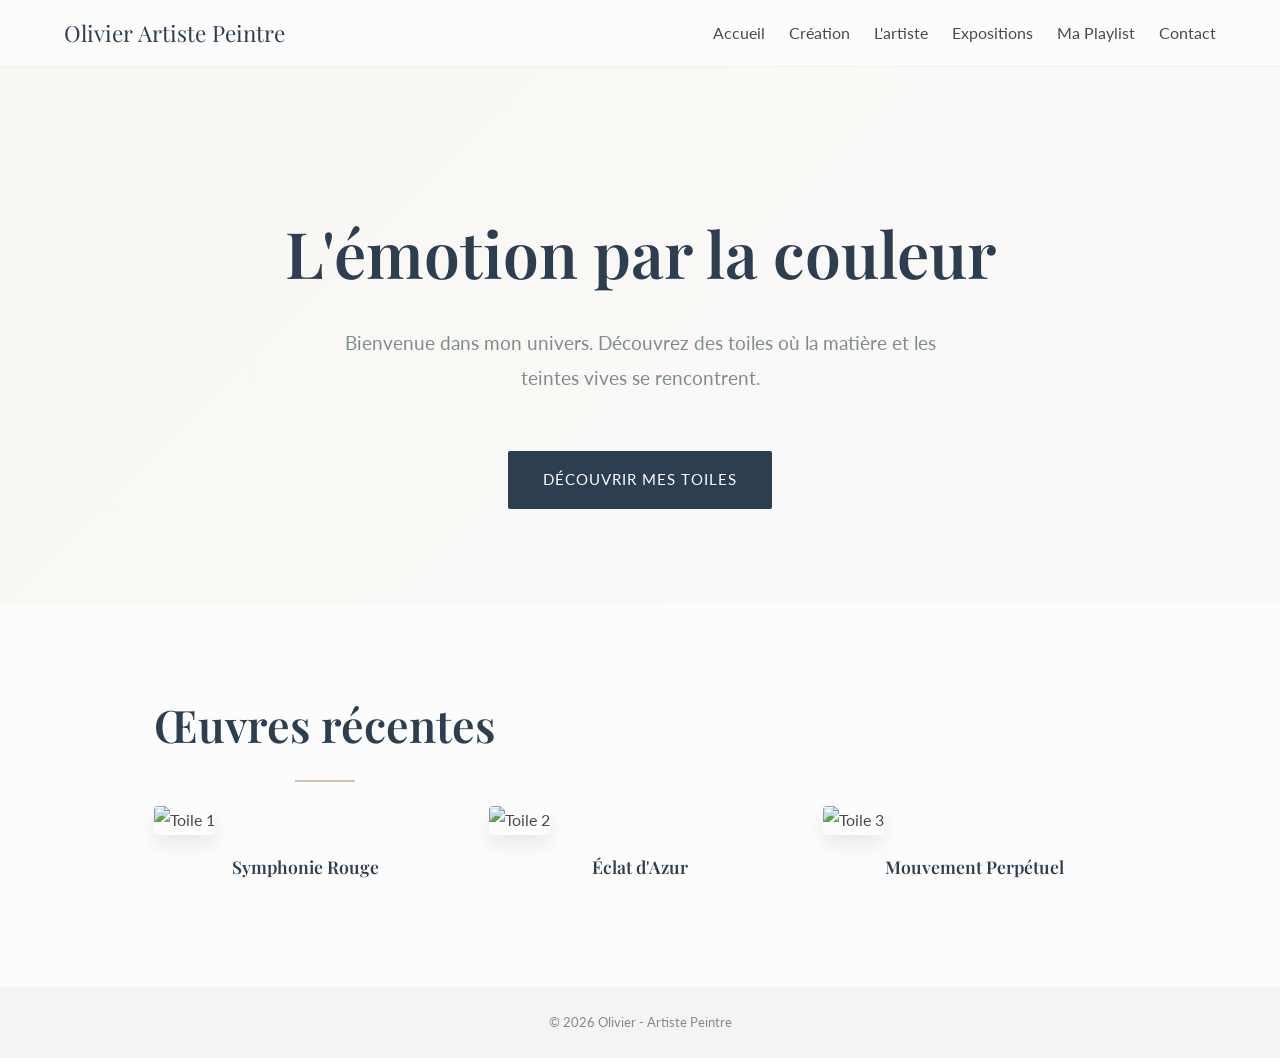
==== index.html @ 8b5a6319 "initial" ====
<!doctype html>
<html lang="fr">
  <head>
    <meta charset="UTF-8" />
    <meta name="viewport" content="width=device-width, initial-scale=1.0" />
    <title>Olivier - Artiste Peintre</title>
    <link rel="stylesheet" href="styles.css" />
  </head>
  <body>
    <!-- NAVIGATION -->
    <header>
      <div class="logo">Olivier <span>Artiste Peintre</span></div>
      <button class="burger-menu">☰</button>
      <nav>
        <ul>
          <li><a href="index.html" class="active">Accueil</a></li>
          <li><a href="creation.html">Création</a></li>
          <li><a href="olivier.html">L'artiste</a></li>
          <li><a href="expositions.html">Expositions</a></li>
          <li><a href="playlist.html">Ma Playlist</a></li>
          <li><a href="contact.html">Contact</a></li>
        </ul>
      </nav>
    </header>

    <main>
      <!-- SECTION HERO -->
      <section class="hero-painter subtle-gradient">
        <div class="container text-center">
          <h1 style="font-size: 4rem; margin-bottom: 1rem">
            L'émotion par la couleur
          </h1>
          <p
            style="
              font-size: 1.2rem;
              max-width: 600px;
              margin: 0 auto 2rem;
              color: var(--text-light);
            "
          >
            Bienvenue dans mon univers. Découvrez des toiles où la matière et
            les teintes vives se rencontrent.
          </p>
          <a href="creation.html" class="btn-primary">Découvrir mes toiles</a>
        </div>
      </section>

      <!-- MISE EN AVANT : 3 TOILES -->
      <section class="container" style="margin-top: 5rem; margin-bottom: 5rem">
        <h2 class="section-title text-center">Œuvres récentes</h2>
        <div class="highlight-grid">
          <div class="highlight-item">
            <img
              src="https://images.unsplash.com/photo-1541961017774-22349e4a1262?auto=format&fit=crop&w=600&q=80"
              alt="Toile 1"
            />
            <h3>Symphonie Rouge</h3>
          </div>
          <div class="highlight-item">
            <img
              src="https://images.unsplash.com/photo-1579783902614-a3fb3927b6a5?auto=format&fit=crop&w=600&q=80"
              alt="Toile 2"
            />
            <h3>Éclat d'Azur</h3>
          </div>
          <div class="highlight-item">
            <img
              src="https://images.unsplash.com/photo-1513364776144-60967b0f800f?auto=format&fit=crop&w=600&q=80"
              alt="Toile 3"
            />
            <h3>Mouvement Perpétuel</h3>
          </div>
        </div>
      </section>
    </main>

    <footer>
      <p>&copy; 2026 Olivier - Artiste Peintre</p>
    </footer>
    <script src="script.js"></script>
  </body>
</html>
---- styles.css ----
@import url("https://fonts.googleapis.com/css2?family=Playfair+Display:ital,wght@0,400;0,600;1,400&family=Lato:wght@300;400;700&display=swap");

:root {
  /* Couleurs de base très sobres pour faire ressortir les toiles */
  --bg-color: #fcfcfc;
  --bg-secondary: #f4f4f4;
  --text-color: #4a4a4a;
  --title-color: #2c3e50; /* Gris anthracite profond, pas de noir pur */
  --text-light: #7f8c8d;

  /* Couleur d'accentuation douce (Sable/Lin) */
  --accent-color: #d4c4b7;
  --accent-hover: #b8a696;

  /* Polices élégantes */
  --font-title: "Playfair Display", serif;
  --font-text: "Lato", sans-serif;
}

* {
  margin: 0;
  padding: 0;
  box-sizing: border-box;
}

html {
  scroll-behavior: smooth;
}

body {
  font-family: var(--font-text);
  color: var(--text-color);
  background-color: var(--bg-color);
  line-height: 1.8;
}

h1,
h2,
h3 {
  font-family: var(--font-title);
  color: var(--title-color);
  font-weight: 600;
  margin-bottom: 1.5rem;
}

a {
  text-decoration: none;
  color: inherit;
}

.container {
  max-width: 1100px;
  margin: 0 auto;
  padding: 0 5%;
}

.text-center {
  text-align: center;
}

/* --- HEADER COMPACT --- */
header {
  background-color: rgba(252, 252, 252, 0.95);
  padding: 0.8rem 5%; /* Réduit de 1.5rem à 0.8rem */
  display: flex;
  justify-content: space-between;
  align-items: center;
  position: sticky;
  top: 0;
  z-index: 1000;
  border-bottom: 1px solid rgba(0, 0, 0, 0.05);
  backdrop-filter: blur(10px);
}

.logo {
  font-family: var(--font-title);
  font-size: 1.4rem; /* Légèrement réduit */
  color: var(--title-color);
}

nav ul {
  list-style: none;
  display: flex;
  gap: 1.5rem; /* Un peu moins d'espace pour gagner en largeur */
}

/* --- HEADER & NAVIGATION --- */
.burger-menu {
  display: none; /* CACHÉ PAR DÉFAUT SUR GRAND ÉCRAN */
  font-size: 2rem;
  cursor: pointer;
  background: none;
  border: none;
  color: var(--text-color);
}

/* --- SECTIONS D'EN-TÊTE --- */
.page-header {
  padding: 5rem 0 3rem;
  text-align: center;
}

.section-title {
  font-size: 2.8rem;
  position: relative;
  display: inline-block;
}

.section-title::after {
  content: "";
  display: block;
  width: 60px;
  height: 2px;
  background-color: var(--accent-color);
  margin: 15px auto 0;
}

/* --- DÉGRADÉS DISCRETS --- */
.subtle-gradient {
  background: linear-gradient(
    135deg,
    rgba(248, 246, 240, 0.8) 0%,
    rgba(250, 250, 250, 1) 100%
  );
}

/* --- CARROUSEL HORIZONTAL --- */
.top-carousel-section {
  padding-bottom: 4rem;
}

.portfolio-grid {
  display: flex;
  overflow-x: auto;
  scroll-snap-type: x mandatory;
  gap: 20px;
  padding: 20px 5%;
  scrollbar-width: none; /* Cache la barre de défilement */
}

.portfolio-grid::-webkit-scrollbar {
  display: none;
}

.portfolio-item {
  flex: 0 0 min(80vw, 400px);
  scroll-snap-align: center;
  position: relative;
  cursor: pointer;
}

.gallery-thumb {
  width: 100%;
  height: 450px;
  object-fit: cover;
  border-radius: 4px;
  box-shadow: 0 10px 30px rgba(0, 0, 0, 0.08);
  transition: transform 0.4s ease;
}

.portfolio-item:hover .gallery-thumb {
  transform: scale(1.02);
}

.gallery-info-box p {
  text-align: center;
  font-size: 0.85rem;
  color: var(--text-light);
  font-style: italic;
  margin-top: 1rem;
}

/* --- MISE EN PAGE EN QUINCONCE --- */
.quinconce-row {
  display: flex;
  align-items: center;
  gap: 4rem;
  margin-bottom: 6rem;
}

.quinconce-row.reverse {
  flex-direction: row-reverse;
}

.quinconce-img {
  flex: 1;
}

.quinconce-img img {
  width: 100%;
  height: auto;
  border-radius: 4px;
  box-shadow: 0 15px 40px rgba(0, 0, 0, 0.06);
}

.quinconce-text {
  flex: 1;
  padding: 2rem;
}

.quinconce-text h3 {
  font-size: 1.8rem;
  color: var(--title-color);
}

/* --- BOUTONS --- */
.btn-outline {
  background: transparent;
  border: 1px solid var(--accent-color);
  color: var(--title-color);
  padding: 12px 30px;
  font-family: var(--font-text);
  font-size: 0.9rem;
  text-transform: uppercase;
  letter-spacing: 1px;
  cursor: pointer;
  transition: all 0.3s ease;
}

.btn-outline:hover {
  background: var(--accent-color);
  color: white;
}

.btn-primary {
  display: inline-block;
  background-color: var(--title-color);
  color: white;
  padding: 15px 35px;
  font-size: 0.95rem;
  text-transform: uppercase;
  letter-spacing: 1px;
  border-radius: 2px;
  transition: background 0.3s ease;
  margin-top: 1.5rem;
}

.btn-primary:hover {
  background-color: var(--accent-hover);
}

/* --- INVITE À L'ACHAT (CTA) --- */
.cta-achat {
  padding: 6rem 5%;
  margin-top: 4rem;
  border-top: 1px solid rgba(0, 0, 0, 0.03);
}

.cta-achat p {
  font-size: 1.1rem;
  max-width: 600px;
  margin: 0 auto 1.5rem;
}

/* --- MODAL LIGHTBOX (Galerie) --- */
/* --- MODAL LIGHTBOX (Galerie sur fond noir) --- */
.modal {
  display: none;
  position: fixed;
  z-index: 2500;
  left: 0;
  top: 0;
  width: 100%;
  height: 100%;
  /* Remplacement du blanc par un noir profond presque opaque */
  background-color: rgba(10, 10, 10, 0.98);
  justify-content: space-between;
  align-items: center;
  padding: 0 2rem;
}

.modal.show {
  display: flex;
}

.modal-image-wrapper {
  max-width: 80%;
  max-height: 85vh;
  display: flex;
  flex-direction: column;
  align-items: center;
}

.modal-content {
  max-width: 100%;
  max-height: 75vh;
  box-shadow: 0 15px 50px rgba(0, 0, 0, 0.8);
}

#modal-caption {
  /* Texte en blanc */
  color: #ffffff;
  margin-top: 1.5rem;
  font-family: var(--font-title);
  font-size: 1.2rem;
  font-style: italic;
}

.modal-nav-btn {
  background: transparent;
  border: none;
  /* Flèches en blanc */
  color: #ffffff;
  font-size: 3rem;
  cursor: pointer;
  transition:
    transform 0.2s,
    color 0.3s;
}

.modal-nav-btn:hover {
  transform: scale(1.1);
  color: var(--accent-hover);
}

.close-modal {
  position: absolute;
  top: 20px;
  right: 40px;
  /* Croix de fermeture en blanc */
  color: #ffffff;
  font-size: 4rem;
  font-weight: 300;
  cursor: pointer;
  z-index: 2600;
  transition: color 0.3s;
}

.close-modal:hover {
  color: var(--accent-hover);
}

/* --- FOOTER COMPACT --- */
footer {
  background-color: var(--bg-secondary);
  color: var(--text-light);
  text-align: center;
  padding: 1.5rem; /* Réduit de 3rem à 1.5rem */
  font-size: 0.8rem;
}

/* --- RESPONSIVE --- */
@media (max-width: 850px) {
  .burger-menu {
    display: block;
  }
  nav ul {
    display: none;
    flex-direction: column;
    position: absolute;
    top: 100%;
    left: 0;
    width: 100%;
    background-color: white;
    padding: 2rem;
    box-shadow: 0 10px 15px rgba(0, 0, 0, 0.05);
  }
  nav ul.show {
    display: flex;
  }
  .quinconce-row,
  .quinconce-row.reverse {
    flex-direction: column;
    gap: 2rem;
    margin-bottom: 4rem;
  }
  .quinconce-text {
    padding: 0;
    text-align: center;
  }
  .modal-nav-btn {
    font-size: 2rem;
  }
}
@media (max-width: 850px) {
  /* Assure que le logo et le menu burger tiennent sur une seule ligne */
  header {
    padding: 0.5rem 5%;
  }

  /* Force les images en quinconce à s'empiler proprement */
  .quinconce-row,
  .quinconce-row.reverse {
    flex-direction: column;
    gap: 1rem;
    margin-bottom: 2rem;
  }

  /* Gère la taille des images sur mobile pour ne pas déborder */
  .quinconce-img img {
    max-height: 300px;
    object-fit: cover;
  }

  /* Empêche les titres géants de sortir de l'écran sur mobile */
  h1 {
    font-size: 2.2rem !important;
  }
  .section-title {
    font-size: 1.8rem;
  }

  /* Ajuste la grille de l'accueil pour les mobiles */
  .highlight-grid {
    grid-template-columns: 1fr;
    gap: 1rem;
  }
}

/* --- RESPONSIVE MOBILE --- */
@media (max-width: 768px) {
  .burger-menu {
    display: block; /* AFFICHE LE BURGER UNIQUEMENT SUR PETIT ÉCRAN */
  }

  nav ul {
    /* ... votre code existant pour masquer le menu nav sur mobile ... */
    display: none;
    /* ... */
  }

  nav ul.show {
    display: flex;
  }
}

/* Protection supplémentaire pour éviter les débordements horizontaux */
body {
  overflow-x: hidden;
  width: 100%;
}

/* --- NOUVEAUTÉS POUR L'ACCUEIL --- */
.hero-painter {
  padding: 8rem 0 6rem;
}
.highlight-grid {
  display: grid;
  grid-template-columns: repeat(3, 1fr);
  gap: 2rem;
}
.highlight-item img {
  width: 100%;
  height: 350px;
  object-fit: cover;
  border-radius: 4px;
  box-shadow: 0 10px 20px rgba(0, 0, 0, 0.08);
  transition: transform 0.3s;
}
.highlight-item:hover img {
  transform: scale(1.03);
}
.highlight-item h3 {
  text-align: center;
  margin-top: 1rem;
  font-size: 1.1rem;
}

/* --- SECTION FOND NOIR POUR LE CARROUSEL --- */
.dark-section {
  background-color: #111111; /* Noir très profond */
  color: #ffffff;
}

.dark-section .gallery-thumb {
  box-shadow: 0 10px 30px rgba(255, 255, 255, 0.05);
}

.btn-outline-light {
  background: transparent;
  border: 1px solid #ffffff;
  color: #ffffff;
  padding: 12px 30px;
  font-family: var(--font-text);
  font-size: 0.9rem;
  text-transform: uppercase;
  letter-spacing: 1px;
  cursor: pointer;
  transition: all 0.3s ease;
}

.btn-outline-light:hover {
  background: #ffffff;
  color: #111111;
}

/* On force le titre de section à être centré dans ce contexte */
.text-center {
  text-align: center;
}
/* --- PAGE EXPOSITIONS --- */
.expo-list {
  display: flex;
  flex-direction: column;
  gap: 1.5rem;
}

.expo-item {
  display: flex;
  flex-wrap: wrap;
  align-items: flex-start;
  background: white;
  padding: 1.5rem 2rem;
  border-radius: 4px;
  box-shadow: 0 4px 15px rgba(0, 0, 0, 0.03);
  border-left: 3px solid var(--title-color);
  transition: transform 0.3s;
}

.expo-item:hover {
  transform: translateX(5px);
}

.expo-date {
  flex: 0 0 200px;
  font-weight: 700;
  color: var(--accent-hover);
  font-family: var(--font-title);
  font-size: 1.1rem;
}

.expo-details {
  flex: 1;
}

.expo-details h3 {
  margin-bottom: 0.3rem;
  font-size: 1.2rem;
}

.expo-details p {
  color: var(--text-light);
  font-size: 0.95rem;
  margin: 0;
}

.past-expos .expo-item {
  border-left-color: var(--accent-color);
  opacity: 0.85;
}

/* --- PAGE PLAYLIST --- */
.playlist-grid {
  display: grid;
  grid-template-columns: repeat(auto-fit, minmax(300px, 1fr));
  gap: 2rem;
}

.playlist-item {
  background: white;
  padding: 3rem 2rem;
  text-align: center;
  border-radius: 4px;
  box-shadow: 0 10px 30px rgba(0, 0, 0, 0.04);
  border-top: 3px solid var(--accent-color);
  transition: transform 0.3s;
}

.playlist-item:hover {
  transform: translateY(-5px);
}

.playlist-icon {
  font-size: 3rem;
  margin-bottom: 1rem;
}

.playlist-item h3 {
  font-size: 1.3rem;
}

.playlist-item p {
  color: var(--text-light);
  margin-bottom: 1.5rem;
  font-size: 0.95rem;
}

.playlist-tag {
  display: inline-block;
  background: var(--bg-secondary);
  color: var(--title-color);
  padding: 5px 15px;
  border-radius: 20px;
  font-size: 0.8rem;
  font-weight: 600;
  text-transform: uppercase;
  letter-spacing: 1px;
}

/* Responsive Expositions */
@media (max-width: 600px) {
  .expo-item {
    flex-direction: column;
    gap: 0.5rem;
  }
  .expo-date {
    flex: auto;
    margin-bottom: 0.5rem;
  }
}
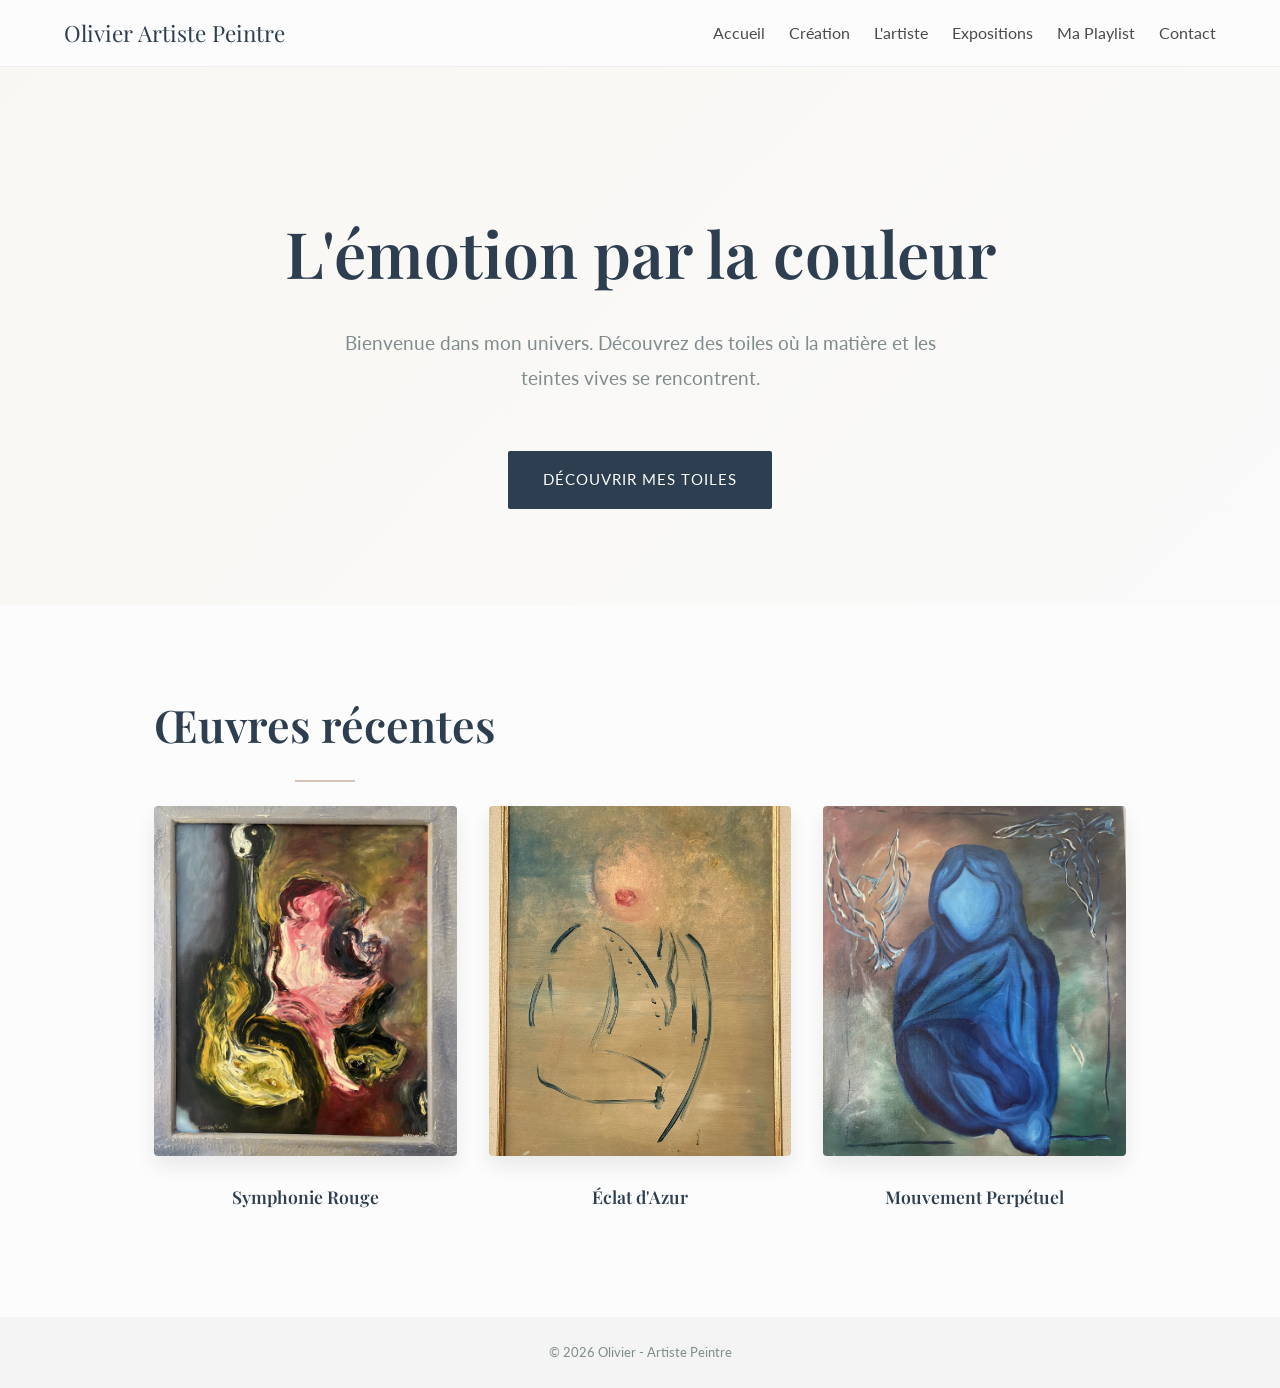
==== commit 73ac415c: "photos" ====
--- a/index.html
+++ b/index.html
@@ -50,24 +50,15 @@
         <h2 class="section-title text-center">Œuvres récentes</h2>
         <div class="highlight-grid">
           <div class="highlight-item">
-            <img
-              src="https://images.unsplash.com/photo-1541961017774-22349e4a1262?auto=format&fit=crop&w=600&q=80"
-              alt="Toile 1"
-            />
+            <img src="assets/webp/IMG_0763_resultat.webp" alt="Toile 1" />
             <h3>Symphonie Rouge</h3>
           </div>
           <div class="highlight-item">
-            <img
-              src="https://images.unsplash.com/photo-1579783902614-a3fb3927b6a5?auto=format&fit=crop&w=600&q=80"
-              alt="Toile 2"
-            />
+            <img src="assets/webp/IMG_0750_resultat.webp" alt="Toile 2" />
             <h3>Éclat d'Azur</h3>
           </div>
           <div class="highlight-item">
-            <img
-              src="https://images.unsplash.com/photo-1513364776144-60967b0f800f?auto=format&fit=crop&w=600&q=80"
-              alt="Toile 3"
-            />
+            <img src="assets/webp/IMG_0755_resultat.webp" alt="Toile 3" />
             <h3>Mouvement Perpétuel</h3>
           </div>
         </div>
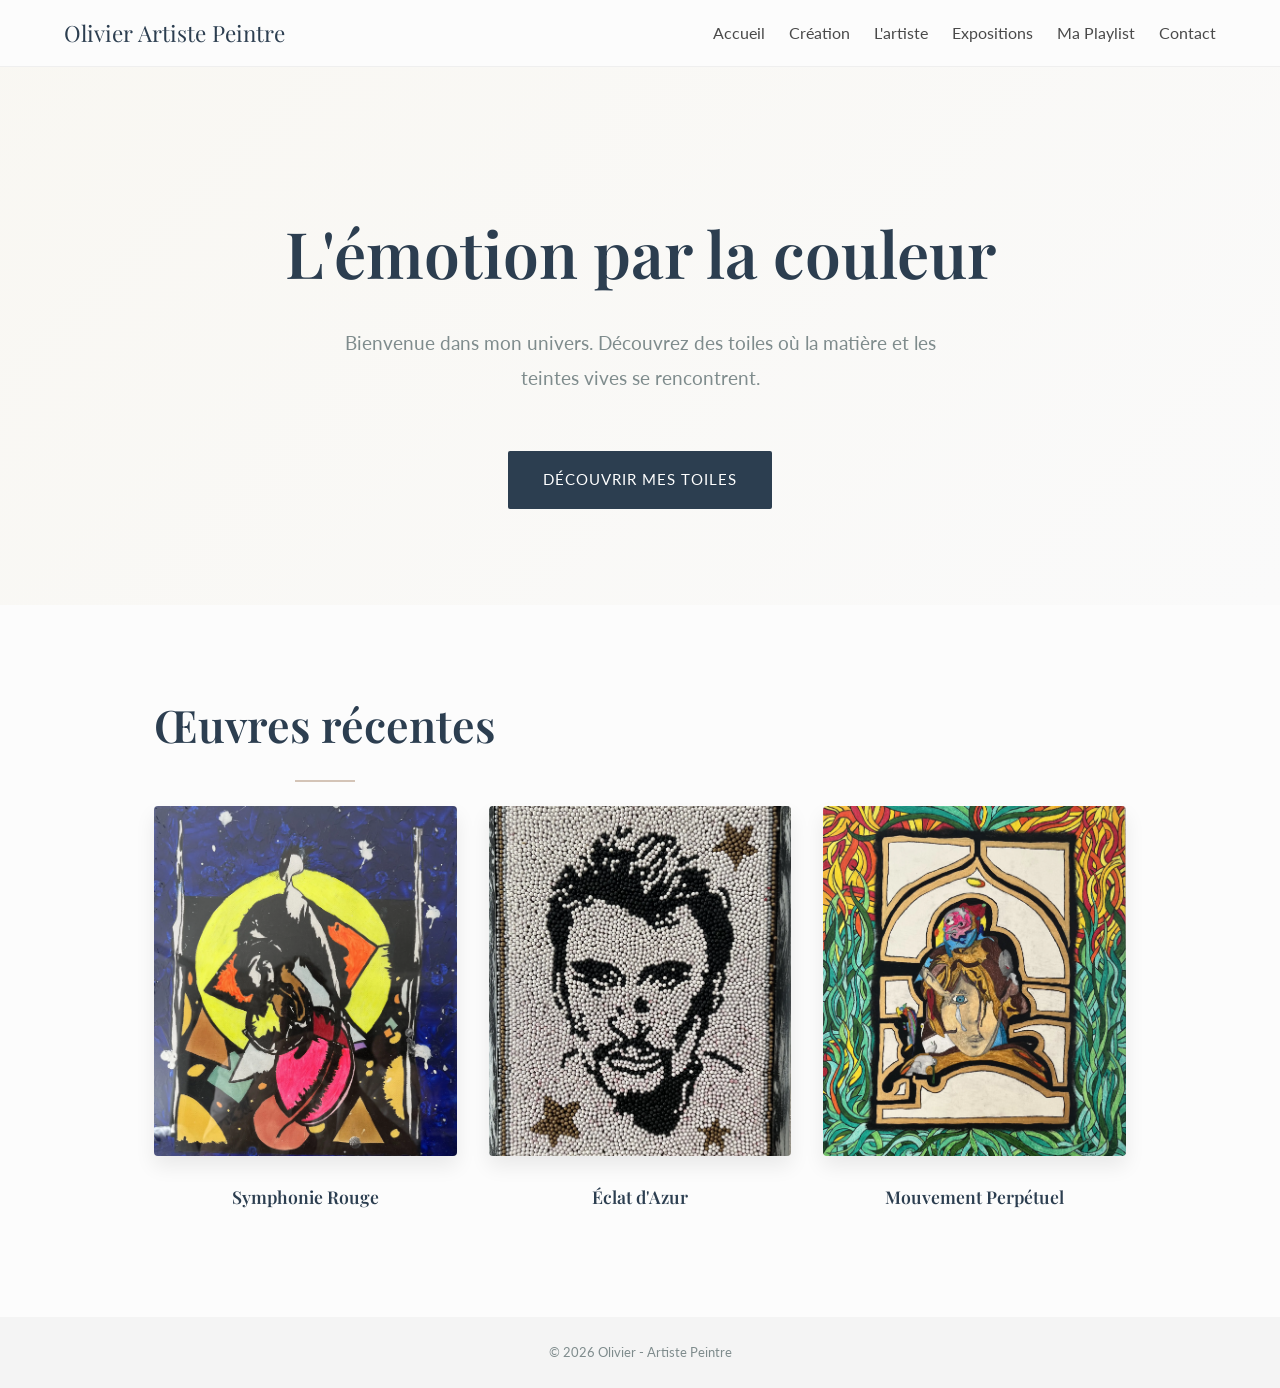
==== commit e3877921: "galerie" ====
--- a/index.html
+++ b/index.html
@@ -50,15 +50,15 @@
         <h2 class="section-title text-center">Œuvres récentes</h2>
         <div class="highlight-grid">
           <div class="highlight-item">
-            <img src="assets/webp/IMG_0763_resultat.webp" alt="Toile 1" />
+            <img src="assets/webp/IMG_0722_resultat.webp" alt="Toile 1" />
             <h3>Symphonie Rouge</h3>
           </div>
           <div class="highlight-item">
-            <img src="assets/webp/IMG_0750_resultat.webp" alt="Toile 2" />
+            <img src="assets/webp/IMG_0771_resultat.webp" alt="Toile 2" />
             <h3>Éclat d'Azur</h3>
           </div>
           <div class="highlight-item">
-            <img src="assets/webp/IMG_0755_resultat.webp" alt="Toile 3" />
+            <img src="assets/webp/IMG_0728_resultat.webp" alt="Toile 3" />
             <h3>Mouvement Perpétuel</h3>
           </div>
         </div>
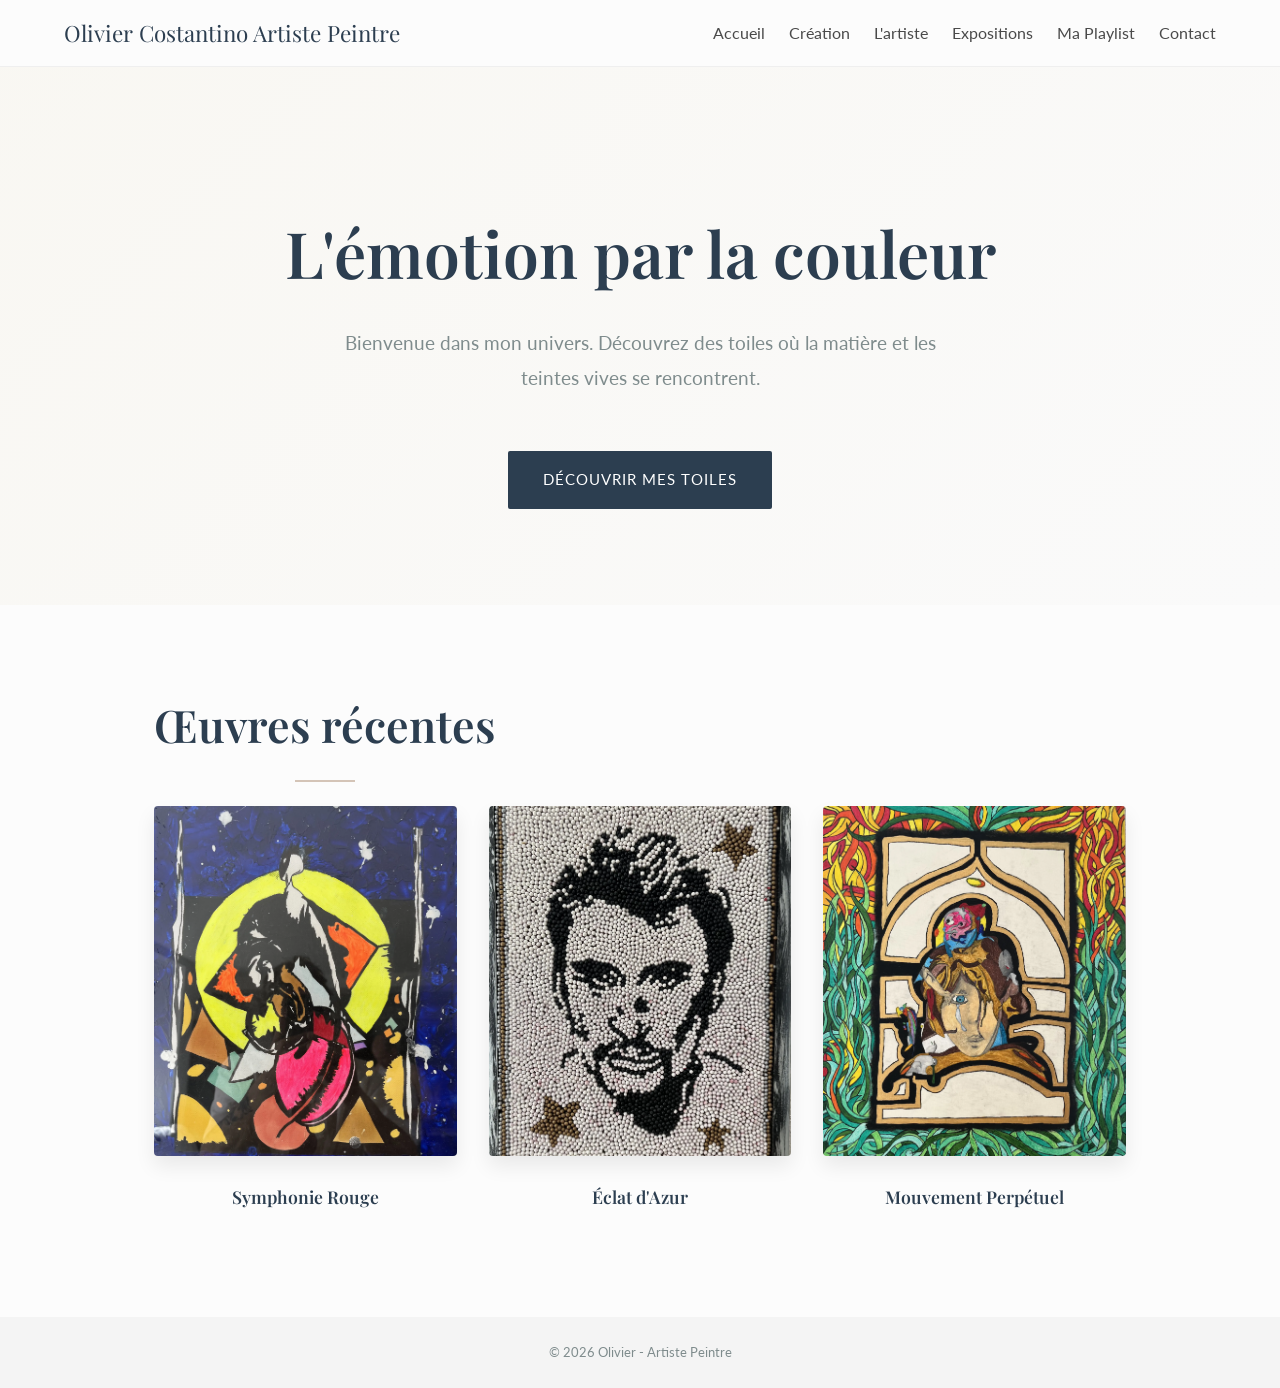
==== commit 6dff3bc8: "playlist" ====
--- a/index.html
+++ b/index.html
@@ -3,13 +3,13 @@
   <head>
     <meta charset="UTF-8" />
     <meta name="viewport" content="width=device-width, initial-scale=1.0" />
-    <title>Olivier - Artiste Peintre</title>
+    <title>Olivier Costantino</title>
     <link rel="stylesheet" href="styles.css" />
   </head>
   <body>
     <!-- NAVIGATION -->
     <header>
-      <div class="logo">Olivier <span>Artiste Peintre</span></div>
+      <div class="logo">Olivier Costantino <span>Artiste Peintre</span></div>
       <button class="burger-menu">☰</button>
       <nav>
         <ul>
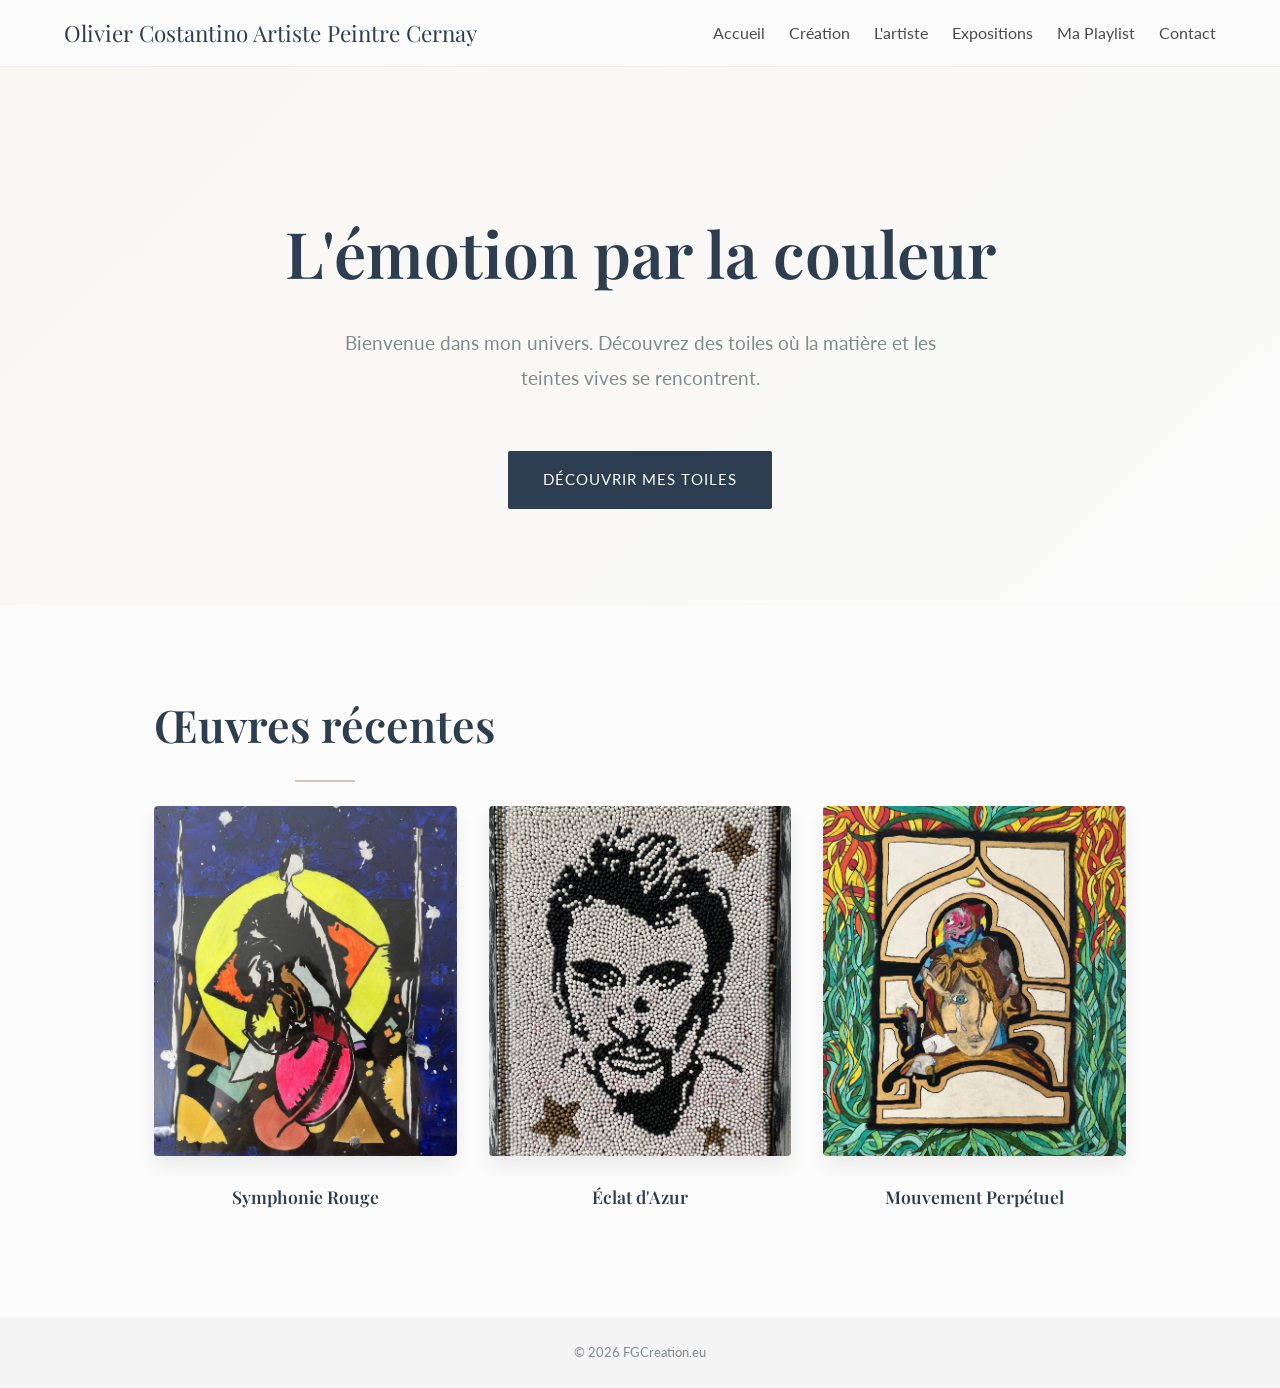
==== commit 41043e0b: "finalisation" ====
--- a/index.html
+++ b/index.html
@@ -9,7 +9,7 @@
   <body>
     <!-- NAVIGATION -->
     <header>
-      <div class="logo">Olivier Costantino <span>Artiste Peintre</span></div>
+      <div class="logo">Olivier Costantino <span>Artiste Peintre</span> Cernay</div>
       <button class="burger-menu">☰</button>
       <nav>
         <ul>
@@ -66,7 +66,7 @@
     </main>
 
     <footer>
-      <p>&copy; 2026 Olivier - Artiste Peintre</p>
+      <p>&copy; 2026 FGCreation.eu</p>
     </footer>
     <script src="script.js"></script>
   </body>
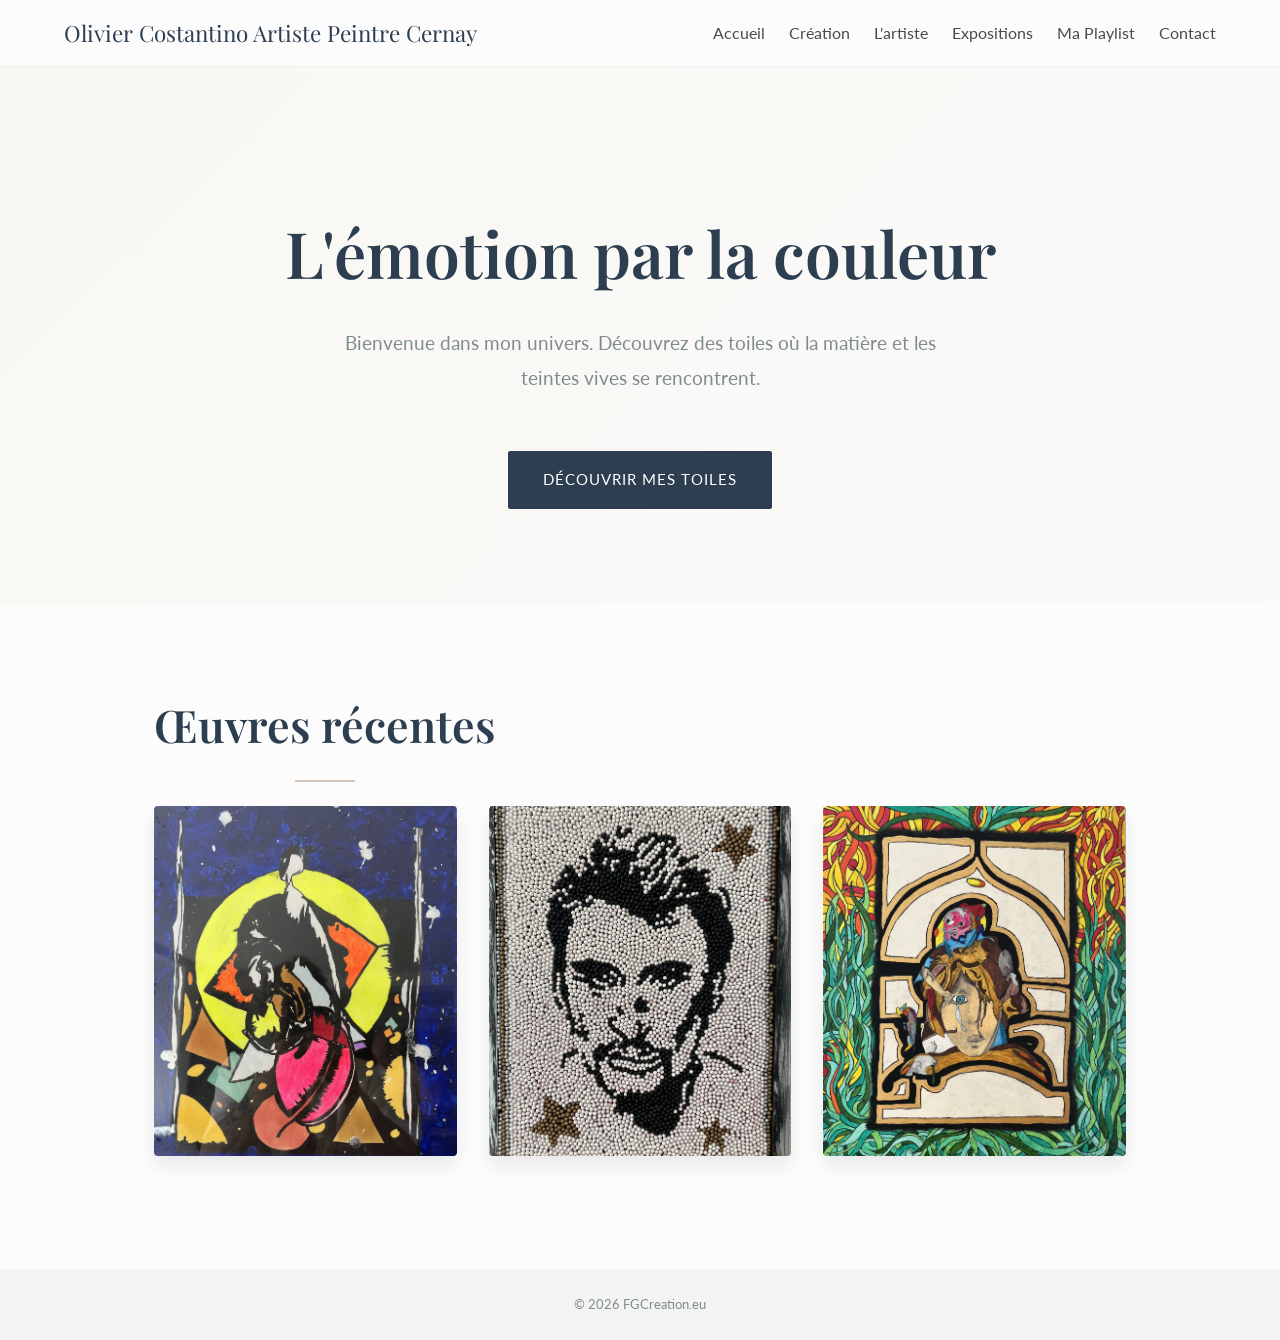
==== commit c9435db2: "..." ====
--- a/index.html
+++ b/index.html
@@ -9,7 +9,9 @@
   <body>
     <!-- NAVIGATION -->
     <header>
-      <div class="logo">Olivier Costantino <span>Artiste Peintre</span> Cernay</div>
+      <div class="logo">
+        Olivier Costantino <span>Artiste Peintre</span> Cernay
+      </div>
       <button class="burger-menu">☰</button>
       <nav>
         <ul>
@@ -51,15 +53,15 @@
         <div class="highlight-grid">
           <div class="highlight-item">
             <img src="assets/webp/IMG_0722_resultat.webp" alt="Toile 1" />
-            <h3>Symphonie Rouge</h3>
+            <h3></h3>
           </div>
           <div class="highlight-item">
             <img src="assets/webp/IMG_0771_resultat.webp" alt="Toile 2" />
-            <h3>Éclat d'Azur</h3>
+            <h3></h3>
           </div>
           <div class="highlight-item">
             <img src="assets/webp/IMG_0728_resultat.webp" alt="Toile 3" />
-            <h3>Mouvement Perpétuel</h3>
+            <h3></h3>
           </div>
         </div>
       </section>
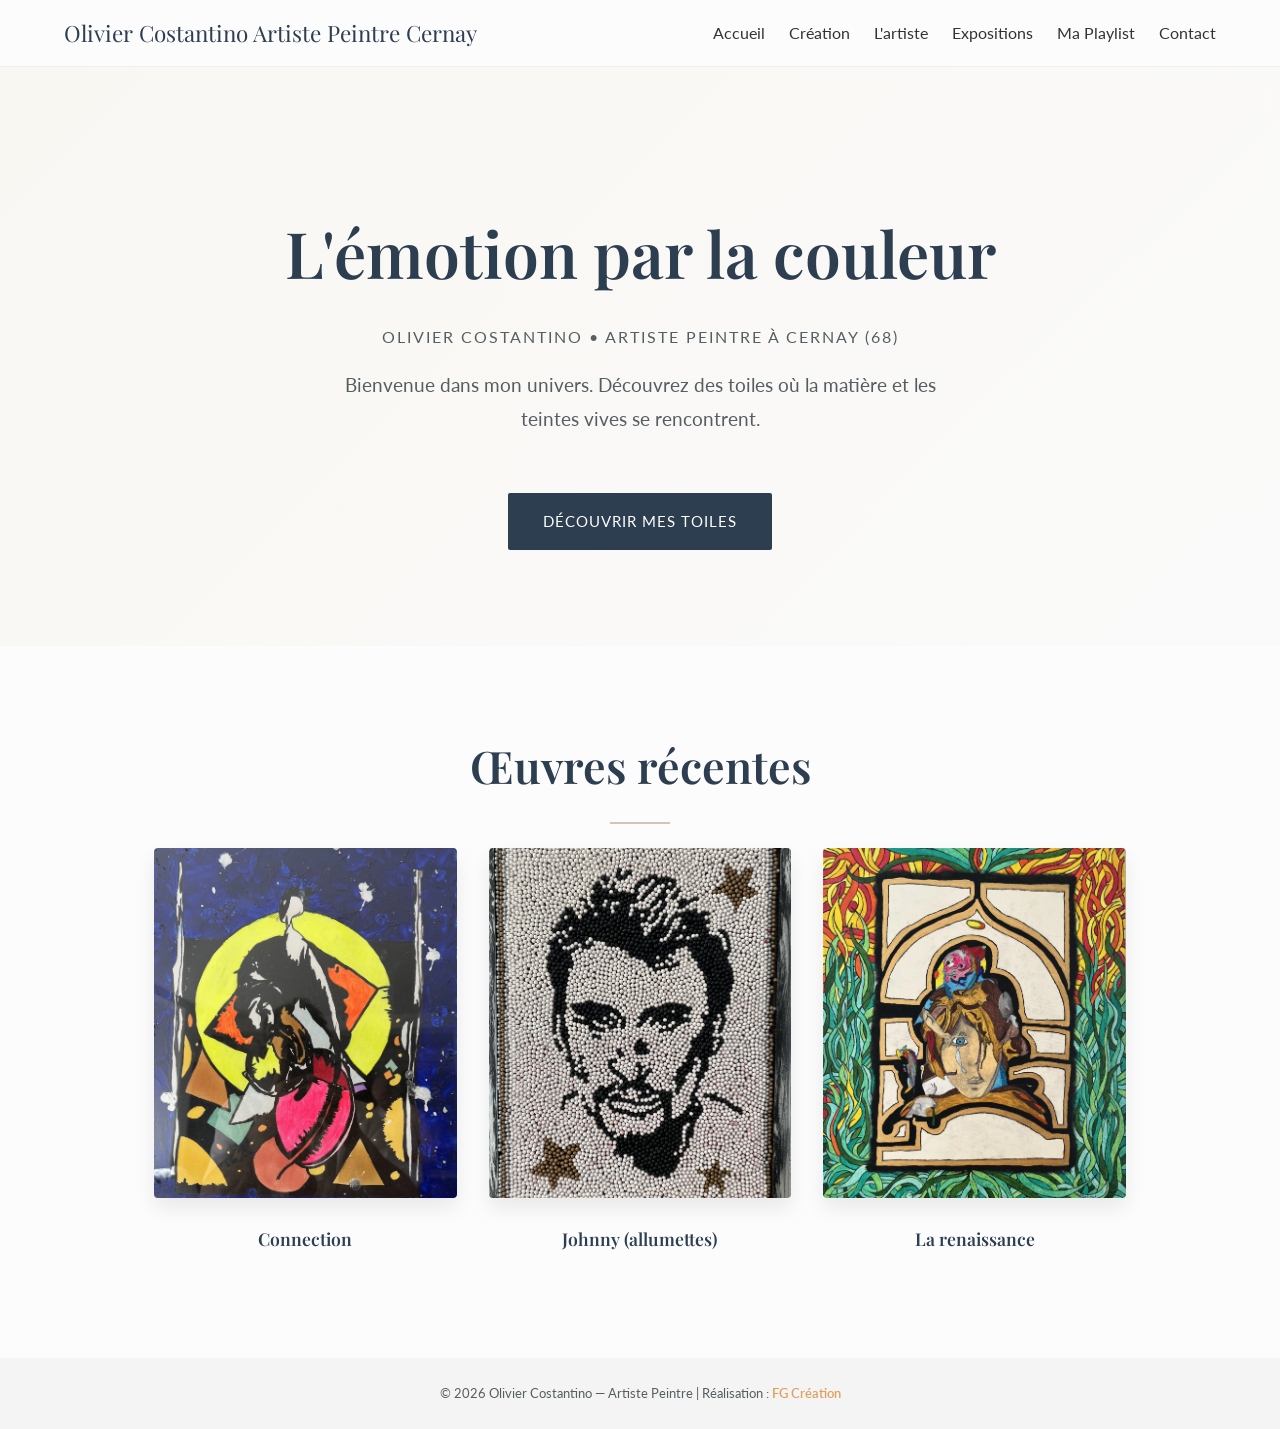
==== commit 3b6aa71d: "finalisation" ====
--- a/index.html
+++ b/index.html
@@ -3,8 +3,83 @@
   <head>
     <meta charset="UTF-8" />
     <meta name="viewport" content="width=device-width, initial-scale=1.0" />
-    <title>Olivier Costantino</title>
+    <title>
+      Olivier Costantino — Artiste Peintre à Cernay (Haut-Rhin, Alsace)
+    </title>
+    <meta
+      name="description"
+      content="Découvrez l'univers d'Olivier Costantino, artiste peintre et sculpteur à Cernay (68). Peintures abstraites originales, galerie des œuvres, expositions en Alsace et visites d'atelier sur rendez-vous."
+    />
+    <link rel="canonical" href="https://olivier-costantino-artiste.fr/" />
+
+    <meta property="og:type" content="website" />
+    <meta property="og:locale" content="fr_FR" />
+    <meta
+      property="og:title"
+      content="Olivier Costantino — Artiste Peintre à Cernay (Alsace)"
+    />
+    <meta
+      property="og:description"
+      content="Peintures abstraites originales et créations de l'atelier d'Olivier Costantino à Cernay (68700)."
+    />
+    <meta property="og:url" content="https://olivier-costantino-artiste.fr/" />
+    <meta
+      property="og:image"
+      content="https://olivier-costantino-artiste.fr/assets/webp/IMG_0722_resultat.webp"
+    />
+
+    <link rel="preconnect" href="https://fonts.googleapis.com" />
+    <link rel="preconnect" href="https://fonts.gstatic.com" crossorigin />
+    <link
+      rel="stylesheet"
+      href="https://fonts.googleapis.com/css2?family=Playfair+Display:ital,wght@0,400;0,600;1,400&family=Lato:wght@300;400;700&display=swap"
+    />
+
     <link rel="stylesheet" href="styles.css" />
+
+    <script type="application/ld+json">
+      {
+        "@context": "https://schema.org",
+        "@graph": [
+          {
+            "@type": "Person",
+            "@id": "https://olivier-costantino-artiste.fr/#artiste",
+            "name": "Olivier Costantino",
+            "jobTitle": "Artiste peintre et sculpteur",
+            "url": "https://olivier-costantino-artiste.fr/",
+            "image": "https://olivier-costantino-artiste.fr/assets/IMG_0834001_resultat.webp",
+            "address": {
+              "@type": "PostalAddress",
+              "streetAddress": "2, rue de Thann",
+              "postalCode": "68700",
+              "addressLocality": "Cernay",
+              "addressRegion": "Grand Est",
+              "addressCountry": "FR"
+            }
+          },
+          {
+            "@type": "LocalBusiness",
+            "name": "Atelier Olivier Costantino — Artiste Peintre",
+            "image": "https://olivier-costantino-artiste.fr/assets/webp/IMG_0722_resultat.webp",
+            "url": "https://olivier-costantino-artiste.fr/",
+            "telephone": "+33770727109",
+            "email": "oliviercstntn@gmail.com",
+            "founder": {
+              "@id": "https://olivier-costantino-artiste.fr/#artiste"
+            },
+            "address": {
+              "@type": "PostalAddress",
+              "streetAddress": "2, rue de Thann",
+              "postalCode": "68700",
+              "addressLocality": "Cernay",
+              "addressRegion": "Haut-Rhin",
+              "addressCountry": "FR"
+            },
+            "areaServed": ["Cernay", "Thann", "Mulhouse", "Haut-Rhin", "Alsace"]
+          }
+        ]
+      }
+    </script>
   </head>
   <body>
     <!-- NAVIGATION -->
@@ -31,6 +106,20 @@
         <div class="container text-center">
           <h1 style="font-size: 4rem; margin-bottom: 1rem">
             L'émotion par la couleur
+            <span
+              style="
+                display: block;
+                font-family: var(--font-text);
+                font-size: 1rem;
+                font-weight: 400;
+                letter-spacing: 2px;
+                text-transform: uppercase;
+                color: var(--text-light);
+                margin-top: 0.8rem;
+              "
+            >
+              Olivier Costantino • Artiste peintre à Cernay (68)
+            </span>
           </h1>
           <p
             style="
@@ -48,27 +137,48 @@
       </section>
 
       <!-- MISE EN AVANT : 3 TOILES -->
+      <!-- MISE EN AVANT : 3 TOILES -->
       <section class="container" style="margin-top: 5rem; margin-bottom: 5rem">
-        <h2 class="section-title text-center">Œuvres récentes</h2>
+        <div class="text-center">
+          <h2 class="section-title">Œuvres récentes</h2>
+        </div>
         <div class="highlight-grid">
           <div class="highlight-item">
-            <img src="assets/webp/IMG_0722_resultat.webp" alt="Toile 1" />
-            <h3></h3>
+            <img
+              src="assets/webp/IMG_0722_resultat.webp"
+              alt="Connection — Peinture abstraite d'Olivier Costantino, artiste peintre à Cernay"
+            />
+            <h3>Connection</h3>
           </div>
           <div class="highlight-item">
-            <img src="assets/webp/IMG_0771_resultat.webp" alt="Toile 2" />
-            <h3></h3>
+            <img
+              src="assets/webp/IMG_0771_resultat.webp"
+              alt="Johnny — Création originale aux allumettes par Olivier Costantino"
+            />
+            <h3>Johnny (allumettes)</h3>
           </div>
           <div class="highlight-item">
-            <img src="assets/webp/IMG_0728_resultat.webp" alt="Toile 3" />
-            <h3></h3>
+            <img
+              src="assets/webp/IMG_0728_resultat.webp"
+              alt="La renaissance — Toile abstraite d'Olivier Costantino à Cernay"
+            />
+            <h3>La renaissance</h3>
           </div>
         </div>
       </section>
     </main>
 
     <footer>
-      <p>&copy; 2026 FGCreation.eu</p>
+      <p>
+        © 2026 Olivier Costantino — Artiste Peintre | Réalisation :
+        <a
+          href="https://fgcreation.eu"
+          target="_blank"
+          rel="noopener noreferrer"
+          class="lien-fg"
+          >FG Création</a
+        >
+      </p>
     </footer>
     <script src="script.js"></script>
   </body>
--- a/styles.css
+++ b/styles.css
@@ -1,12 +1,12 @@
-@import url("https://fonts.googleapis.com/css2?family=Playfair+Display:ital,wght@0,400;0,600;1,400&family=Lato:wght@300;400;700&display=swap");
-
 :root {
+  /* Couleurs de base très sobres pour faire ressortir les toiles */
+
   /* Couleurs de base très sobres pour faire ressortir les toiles */
   --bg-color: #fcfcfc;
   --bg-secondary: #f4f4f4;
-  --text-color: #4a4a4a;
+  --text-color: #333333; /* Plus soutenu que #4a4a4a */
   --title-color: #2c3e50; /* Gris anthracite profond, pas de noir pur */
-  --text-light: #7f8c8d;
+  --text-light: #555e60; /* Beaucoup plus lisible que #7f8c8d */
 
   /* Couleur d'accentuation douce (Sable/Lin) */
   --accent-color: #d4c4b7;
@@ -598,3 +598,15 @@
     margin-bottom: 0.5rem;
   }
 }
+
+.lien-fg {
+  color: #e09f5a;
+  text-decoration: none;
+  font-weight: 600;
+  transition: color 0.2s ease;
+}
+
+.lien-fg:hover {
+  color: #f3be82;
+  text-decoration: underline;
+}
